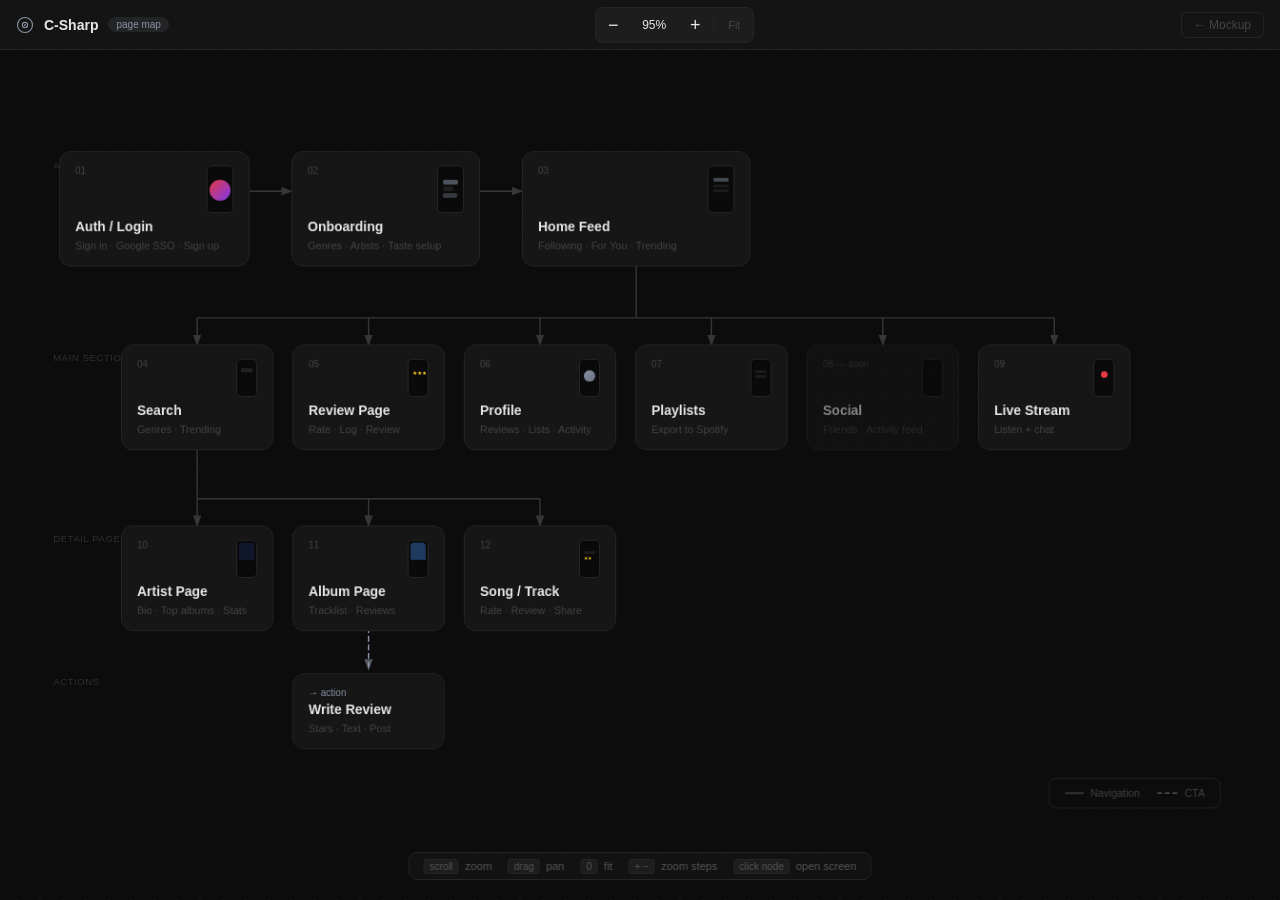
==== flowchart.html @ fc97390e "Initial commit — C-Sharp music app mockup" ====
<!DOCTYPE html>
<html lang="en">
<head>
  <meta charset="UTF-8">
  <meta name="viewport" content="width=device-width, initial-scale=1.0">
  <title>C-Sharp — Page Map</title>
  <style>
    *, *::before, *::after { box-sizing: border-box; margin: 0; padding: 0; }
    :root {
      --bg: #0c0c0c; --surface: #161616; --surface2: #1d1d1d; --border: #252525;
      --text: #e8e8e8; --dim: #444; --dim2: #303030; --accent: #8892a4;
    }
    html, body { height: 100%; background: var(--bg); color: var(--text); overflow: hidden;
      font-family: -apple-system, BlinkMacSystemFont, 'SF Pro Display', 'Segoe UI', sans-serif; }

    header {
      position: relative; z-index: 100; height: 50px;
      background: #161616ee; backdrop-filter: blur(16px);
      border-bottom: 1px solid var(--border);
      display: flex; align-items: center; justify-content: space-between; padding: 0 16px;
      flex-shrink: 0;
    }
    .h-left   { display: flex; align-items: center; gap: 10px; }
    .h-title  { font-size: 14px; font-weight: 600; }
    .h-tag    { font-size: 10px; background: rgba(136,146,164,.12); color: var(--accent); padding: 2px 8px; border-radius: 99px; font-weight: 500; }
    .h-back   { color: var(--dim); text-decoration: none; font-size: 12px; border: 1px solid var(--border); padding: 5px 12px; border-radius: 6px; transition: color .1s, border-color .1s; }
    .h-back:hover { color: var(--text); border-color: #444; }

    .zoom-controls {
      display: flex; align-items: center; gap: 4px;
      background: var(--surface2); border: 1px solid var(--border); border-radius: 8px; padding: 3px;
    }
    .zc-btn {
      width: 28px; height: 28px; border-radius: 5px; border: none; background: none;
      color: var(--text); font-size: 18px; cursor: pointer; display: flex; align-items: center;
      justify-content: center; font-family: inherit; transition: background .1s; line-height: 1;
    }
    .zc-btn:hover { background: rgba(255,255,255,.07); }
    .zc-pct { min-width: 46px; text-align: center; font-size: 12px; color: var(--text); font-feature-settings: 'tnum'; }
    .zc-sep { width: 1px; height: 18px; background: var(--border); }
    .zc-fit {
      padding: 0 10px; height: 28px; border-radius: 5px; border: none; background: none;
      color: var(--dim); font-size: 11px; cursor: pointer; font-family: inherit; transition: color .1s, background .1s;
    }
    .zc-fit:hover { color: var(--text); background: rgba(255,255,255,.07); }

    .hint {
      position: fixed; bottom: 20px; left: 50%; transform: translateX(-50%);
      background: rgba(20,20,20,.92); backdrop-filter: blur(12px);
      border: 1px solid var(--border); border-radius: 8px;
      font-size: 11px; color: #555; padding: 7px 14px;
      display: flex; gap: 16px; z-index: 200; pointer-events: none;
      transition: opacity 1.2s;
    }
    .hint.fade { opacity: 0; }
    .hint-key { background: var(--surface2); border: 1px solid var(--border); border-radius: 3px; padding: 1px 5px; font-size: 10px; margin-right: 3px; }

    /* infinite canvas */
    #canvas-outer {
      width: 100vw; height: calc(100vh - 50px);
      overflow: hidden; position: relative;
      cursor: grab; user-select: none; -webkit-user-select: none;
    }
    #canvas-outer.panning { cursor: grabbing; }

    /* dot grid background, moves with the canvas */
    #canvas-bg {
      position: absolute; inset: 0; pointer-events: none; z-index: 0;
    }

    #canvas-inner {
      position: absolute; top: 0; left: 0;
      transform-origin: 0 0;
      width: 1260px; height: 740px;
      z-index: 1;
    }

    .arrows {
      position: absolute; top: 0; left: 0;
      width: 1260px; height: 740px;
      pointer-events: none; overflow: visible;
    }

    .row-label {
      position: absolute; left: 14px;
      font-size: 10px; color: var(--dim2); text-transform: uppercase;
      letter-spacing: 0.6px; font-weight: 500; white-space: nowrap;
    }

    .node {
      position: absolute;
      background: var(--surface);
      border: 1.5px solid var(--border);
      border-radius: 12px;
      padding: 14px 16px 13px;
      cursor: pointer; text-decoration: none; color: var(--text);
      display: block; overflow: hidden;
      transition: border-color .2s, box-shadow .2s, transform .15s;
      will-change: transform;
    }
    .node:hover {
      border-color: var(--accent);
      box-shadow: 0 0 0 1px var(--accent), 0 12px 32px rgba(0,0,0,.6);
      transform: translateY(-3px);
    }
    .node-bar {
      position: absolute; top: 0; left: 14px; right: 14px;
      height: 2px; background: var(--accent); border-radius: 99px;
      opacity: 0; transition: opacity .2s;
    }
    .node:hover .node-bar { opacity: 1; }

    .node-ph {
      width: 28px; height: 50px; border-radius: 5px;
      border: 1.5px solid #262626; background: #090909;
      float: right; margin: 0 0 6px 10px; position: relative;
    }
    .node-ph::before {
      content: ''; position: absolute; top: 4px; left: 50%; transform: translateX(-50%);
      width: 13px; height: 4px; background: #000; border-radius: 3px;
    }
    .node-ph-screen {
      position: absolute; top: 2px; left: 2px; right: 2px; bottom: 2px;
      border-radius: 4px; overflow: hidden;
    }

    .node-eyebrow { font-size: 10px; color: var(--dim); margin-bottom: 4px; }
    .node-title   { font-size: 14px; font-weight: 700; line-height: 1.2; clear: right; }
    .node-desc    { font-size: 11px; color: var(--dim); margin-top: 4px; clear: both; line-height: 1.35; }

    .map-legend {
      position: absolute; bottom: 20px; right: 20px;
      display: flex; gap: 18px; font-size: 11px; color: var(--dim); align-items: center;
      background: rgba(14,14,14,.85); backdrop-filter: blur(8px);
      border: 1px solid var(--border); border-radius: 8px; padding: 9px 16px;
    }
    .leg-item { display: flex; align-items: center; gap: 7px; }
    .leg-line { width: 20px; height: 1.5px; border-radius: 1px; }
  </style>
</head>
<body>

<header>
  <div class="h-left">
    <svg viewBox="0 0 24 24" width="18" height="18" fill="none" stroke="#8892a4" stroke-width="1.5">
      <circle cx="12" cy="12" r="10"/><circle cx="12" cy="12" r="3.5"/>
      <circle cx="12" cy="12" r="1.2" fill="#8892a4" stroke="none"/>
    </svg>
    <span class="h-title">C-Sharp</span>
    <span class="h-tag">page map</span>
  </div>

  <div class="zoom-controls">
    <button class="zc-btn" id="btn-zoom-out" title="Zoom out  −">−</button>
    <span class="zc-pct" id="zoom-pct">100%</span>
    <button class="zc-btn" id="btn-zoom-in" title="Zoom in  +">+</button>
    <div class="zc-sep"></div>
    <button class="zc-fit" id="btn-fit" title="Fit to screen  0">Fit</button>
  </div>

  <a class="h-back" href="index.html">← Mockup</a>
</header>

<div id="canvas-outer">
  <canvas id="canvas-bg"></canvas>

  <div id="canvas-inner">

    <!-- SVG ARROWS -->
    <svg class="arrows">
      <defs>
        <marker id="arr" markerWidth="8" markerHeight="6" refX="7" refY="3" orient="auto">
          <polygon points="0 0, 8 3, 0 6" fill="#363636"/>
        </marker>
        <marker id="arr-acc" markerWidth="8" markerHeight="6" refX="7" refY="3" orient="auto">
          <polygon points="0 0, 8 3, 0 6" fill="#8892a4" opacity="0.55"/>
        </marker>
      </defs>

      <!-- Row 0: Auth → Onboarding → Home -->
      <line x1="220" y1="72" x2="264" y2="72" stroke="#363636" stroke-width="1.5" marker-end="url(#arr)"/>
      <line x1="462" y1="72" x2="506" y2="72" stroke="#363636" stroke-width="1.5" marker-end="url(#arr)"/>

      <!-- Home bottom (626,117) → H-bar at y=205 → drops to 6 row-1 nodes (CX: 165 345 525 705 885 1065) -->
      <line x1="626" y1="117" x2="626" y2="205" stroke="#363636" stroke-width="1.5"/>
      <line x1="165"  y1="205" x2="1065" y2="205" stroke="#363636" stroke-width="1.5"/>
      <line x1="165"  y1="205" x2="165"  y2="233" stroke="#363636" stroke-width="1.5" marker-end="url(#arr)"/>
      <line x1="345"  y1="205" x2="345"  y2="233" stroke="#363636" stroke-width="1.5" marker-end="url(#arr)"/>
      <line x1="525"  y1="205" x2="525"  y2="233" stroke="#363636" stroke-width="1.5" marker-end="url(#arr)"/>
      <line x1="705"  y1="205" x2="705"  y2="233" stroke="#363636" stroke-width="1.5" marker-end="url(#arr)"/>
      <line x1="885"  y1="205" x2="885"  y2="233" stroke="#363636" stroke-width="1.5" marker-end="url(#arr)"/>
      <line x1="1065" y1="205" x2="1065" y2="233" stroke="#363636" stroke-width="1.5" marker-end="url(#arr)"/>

      <!-- Search bottom (165,313) → H-bar at y=395 → Artist / Album / Song (CX: 165 345 525) -->
      <line x1="165" y1="313" x2="165" y2="395" stroke="#363636" stroke-width="1.5"/>
      <line x1="165" y1="395" x2="525" y2="395" stroke="#363636" stroke-width="1.5"/>
      <line x1="165" y1="395" x2="165" y2="423" stroke="#363636" stroke-width="1.5" marker-end="url(#arr)"/>
      <line x1="345" y1="395" x2="345" y2="423" stroke="#363636" stroke-width="1.5" marker-end="url(#arr)"/>
      <line x1="525" y1="395" x2="525" y2="423" stroke="#363636" stroke-width="1.5" marker-end="url(#arr)"/>

      <!-- Album bottom (345,503) → Write Review (y=578) dashed -->
      <line x1="345" y1="503" x2="345" y2="574"
            stroke="#8892a4" stroke-width="1.5" stroke-dasharray="6 3" marker-end="url(#arr-acc)"/>
    </svg>

    <!-- ROW LABELS -->
    <div class="row-label" style="top:40px">Auth Flow</div>
    <div class="row-label" style="top:241px">Main Sections</div>
    <div class="row-label" style="top:431px">Detail Pages</div>
    <div class="row-label" style="top:582px">Actions</div>

    <!-- ═══════════════════════════════════════
         ROW 0   y=30  h=87  w=200/240
         Auth cx=120    Onbo cx=363    Home cx=626
    ═══════════════════════════════════════ -->

    <a class="node" href="index.html?screen=auth" style="left:20px;top:30px;width:200px">
      <div class="node-bar"></div>
      <div class="node-ph">
        <div class="node-ph-screen" style="background:#0a0a0a">
          <div style="width:22px;height:22px;border-radius:50%;background:linear-gradient(135deg,#e63946,#7c3aed);margin:12px auto 0"></div>
        </div>
      </div>
      <div class="node-eyebrow">01</div>
      <div class="node-title">Auth / Login</div>
      <div class="node-desc">Sign in · Google SSO · Sign up</div>
    </a>

    <a class="node" href="index.html?screen=onboarding" style="left:264px;top:30px;width:198px">
      <div class="node-bar"></div>
      <div class="node-ph">
        <div class="node-ph-screen" style="background:#0a0a0a">
          <div style="display:flex;flex-wrap:wrap;gap:2px;padding:12px 3px 0">
            <div style="height:5px;width:18px;background:#8892a4;border-radius:2px;opacity:0.55"></div>
            <div style="height:5px;width:11px;background:#1e1e1e;border-radius:2px"></div>
            <div style="height:5px;width:15px;background:#8892a4;border-radius:2px;opacity:0.35"></div>
          </div>
        </div>
      </div>
      <div class="node-eyebrow">02</div>
      <div class="node-title">Onboarding</div>
      <div class="node-desc">Genres · Artists · Taste setup</div>
    </a>

    <a class="node" href="index.html?screen=home" style="left:506px;top:30px;width:240px">
      <div class="node-bar"></div>
      <div class="node-ph">
        <div class="node-ph-screen" style="background:#0a0a0a">
          <div style="height:4px;background:#8892a4;margin:10px 3px 3px;border-radius:1px;opacity:0.45"></div>
          <div style="height:3px;background:#1c1c1e;margin:0 3px 2px;border-radius:1px"></div>
          <div style="height:3px;background:#1c1c1e;margin:0 3px;border-radius:1px"></div>
        </div>
      </div>
      <div class="node-eyebrow">03</div>
      <div class="node-title">Home Feed</div>
      <div class="node-desc">Following · For You · Trending</div>
    </a>

    <!-- ═══════════════════════════════════════
         ROW 1   y=233  h=80  w=160  gap=20
         L:  85  265  445  625  805  985
         CX: 165 345  525  705  885  1065
    ═══════════════════════════════════════ -->

    <a class="node" href="index.html?screen=search" style="left:85px;top:233px;width:160px">
      <div class="node-bar"></div>
      <div class="node-ph" style="width:22px;height:40px">
        <div class="node-ph-screen" style="background:#0a0a0a">
          <div style="height:4px;background:#1c1c1e;margin:7px 2px 2px;border-radius:1px;border:1px solid #282828"></div>
        </div>
      </div>
      <div class="node-eyebrow">04</div>
      <div class="node-title">Search</div>
      <div class="node-desc">Genres · Trending</div>
    </a>

    <a class="node" href="index.html?screen=review" style="left:265px;top:233px;width:160px">
      <div class="node-bar"></div>
      <div class="node-ph" style="width:22px;height:40px">
        <div class="node-ph-screen" style="background:#0a0a0a">
          <div style="display:flex;gap:1px;padding:9px 2px 0"><span style="color:#f4c430;font-size:6px;line-height:1">★★★</span></div>
        </div>
      </div>
      <div class="node-eyebrow">05</div>
      <div class="node-title">Review Page</div>
      <div class="node-desc">Rate · Log · Review</div>
    </a>

    <a class="node" href="index.html?screen=profile" style="left:445px;top:233px;width:160px">
      <div class="node-bar"></div>
      <div class="node-ph" style="width:22px;height:40px">
        <div class="node-ph-screen" style="background:#0a0a0a">
          <div style="width:12px;height:12px;border-radius:50%;background:linear-gradient(135deg,#8892a4,#6b7280);margin:9px auto 0"></div>
        </div>
      </div>
      <div class="node-eyebrow">06</div>
      <div class="node-title">Profile</div>
      <div class="node-desc">Reviews · Lists · Activity</div>
    </a>

    <a class="node" href="index.html?screen=playlists" style="left:625px;top:233px;width:160px">
      <div class="node-bar"></div>
      <div class="node-ph" style="width:22px;height:40px">
        <div class="node-ph-screen" style="background:#0a0a0a">
          <div style="height:3px;background:#1c1c1e;margin:9px 2px 2px;border-radius:1px"></div>
          <div style="height:3px;background:#1c1c1e;margin:0 2px;border-radius:1px"></div>
        </div>
      </div>
      <div class="node-eyebrow">07</div>
      <div class="node-title">Playlists</div>
      <div class="node-desc">Export to Spotify</div>
    </a>

    <a class="node" href="index.html?screen=home" style="left:805px;top:233px;width:160px;opacity:0.55">
      <div class="node-bar"></div>
      <div class="node-ph" style="width:22px;height:40px">
        <div class="node-ph-screen" style="background:#0a0a0a"></div>
      </div>
      <div class="node-eyebrow">08 — soon</div>
      <div class="node-title">Social</div>
      <div class="node-desc">Friends · Activity feed</div>
    </a>

    <a class="node" href="index.html?screen=live" style="left:985px;top:233px;width:160px">
      <div class="node-bar"></div>
      <div class="node-ph" style="width:22px;height:40px">
        <div class="node-ph-screen" style="background:#0a0a0a">
          <div style="width:7px;height:7px;border-radius:50%;background:#e63946;margin:10px auto 0"></div>
        </div>
      </div>
      <div class="node-eyebrow">09</div>
      <div class="node-title">Live Stream</div>
      <div class="node-desc">Listen + chat</div>
    </a>

    <!-- ═══════════════════════════════════════
         ROW 2   y=423  h=80  w=160
         L:  85  265  445
         CX: 165 345  525
    ═══════════════════════════════════════ -->

    <a class="node" href="index.html?screen=artist" style="left:85px;top:423px;width:160px">
      <div class="node-bar"></div>
      <div class="node-ph" style="width:22px;height:40px">
        <div class="node-ph-screen" style="background:linear-gradient(to bottom,#0f172a 52%,#0a0a0a 52%)"></div>
      </div>
      <div class="node-eyebrow">10</div>
      <div class="node-title">Artist Page</div>
      <div class="node-desc">Bio · Top albums · Stats</div>
    </a>

    <a class="node" href="index.html?screen=album" style="left:265px;top:423px;width:160px">
      <div class="node-bar"></div>
      <div class="node-ph" style="width:22px;height:40px">
        <div class="node-ph-screen" style="background:linear-gradient(to bottom,#1e3a5f 52%,#0a0a0a 52%)"></div>
      </div>
      <div class="node-eyebrow">11</div>
      <div class="node-title">Album Page</div>
      <div class="node-desc">Tracklist · Reviews</div>
    </a>

    <a class="node" href="index.html?screen=song" style="left:445px;top:423px;width:160px">
      <div class="node-bar"></div>
      <div class="node-ph" style="width:22px;height:40px">
        <div class="node-ph-screen" style="background:#0a0a0a">
          <div style="height:3px;background:#1c1c1e;margin:9px 2px 2px;border-radius:1px"></div>
          <div style="display:flex;gap:1px;padding:0 2px"><span style="color:#f4c430;font-size:5px;line-height:1">★★</span></div>
        </div>
      </div>
      <div class="node-eyebrow">12</div>
      <div class="node-title">Song / Track</div>
      <div class="node-desc">Rate · Review · Share</div>
    </a>

    <!-- ═══════════════════════════════════════
         ROW 3   y=578  action nodes
    ═══════════════════════════════════════ -->

    <a class="node" href="index.html?screen=review" style="left:265px;top:578px;width:160px;border-color:#222">
      <div class="node-bar"></div>
      <div class="node-eyebrow" style="color:var(--accent)">→ action</div>
      <div class="node-title">Write Review</div>
      <div class="node-desc">Stars · Text · Post</div>
    </a>

    <!-- LEGEND -->
    <div class="map-legend">
      <div class="leg-item"><div class="leg-line" style="background:#363636"></div><span>Navigation</span></div>
      <div class="leg-item">
        <svg width="22" height="8"><line x1="0" y1="4" x2="22" y2="4" stroke="#8892a4" stroke-width="1.5" stroke-dasharray="5,3" opacity="0.55"/></svg>
        <span>CTA</span>
      </div>
    </div>

  </div><!-- /canvas-inner -->
</div><!-- /canvas-outer -->

<div class="hint" id="hint">
  <span><span class="hint-key">scroll</span> zoom</span>
  <span><span class="hint-key">drag</span> pan</span>
  <span><span class="hint-key">0</span> fit</span>
  <span><span class="hint-key">+ −</span> zoom steps</span>
  <span><span class="hint-key">click node</span> open screen</span>
</div>

<script>
// ── State ──
let scale = 1, ox = 0, oy = 0;
let dragging = false, sx = 0, sy = 0, sox = 0, soy = 0;
let lastTouchDist = null;
let lastTouchX = 0, lastTouchY = 0;

const co = document.getElementById('canvas-outer');
const ci = document.getElementById('canvas-inner');
const zLabel = document.getElementById('zoom-pct');
const hint = document.getElementById('hint');
const bgCanvas = document.getElementById('canvas-bg');
const bgCtx = bgCanvas.getContext('2d');

const CW = 1260, CH = 740;
const MIN = 0.12, MAX = 3.5;

// ── Grid background ──────────────────────────────────────────
function drawGrid() {
  const w = co.clientWidth, h = co.clientHeight;
  bgCanvas.width = w; bgCanvas.height = h;
  const spacing = 24 * scale;
  const dotR = 0.8;
  const startX = ((ox % spacing) + spacing) % spacing;
  const startY = ((oy % spacing) + spacing) % spacing;
  bgCtx.clearRect(0, 0, w, h);
  bgCtx.fillStyle = 'rgba(255,255,255,0.06)';
  for (let x = startX; x < w; x += spacing) {
    for (let y = startY; y < h; y += spacing) {
      bgCtx.beginPath();
      bgCtx.arc(x, y, dotR, 0, Math.PI * 2);
      bgCtx.fill();
    }
  }
}

// ── Apply transform ──────────────────────────────────────────
function applyTransform() {
  ci.style.transform = `translate(${ox}px, ${oy}px) scale(${scale})`;
  zLabel.textContent = Math.round(scale * 100) + '%';
  drawGrid();
}

// ── Fit to viewport ──────────────────────────────────────────
function fit(pad) {
  pad = pad ?? 50;
  const ow = co.clientWidth, oh = co.clientHeight;
  scale = Math.max(MIN, Math.min(MAX, Math.min((ow - pad*2) / CW, (oh - pad*2) / CH)));
  ox = (ow - CW * scale) / 2;
  oy = (oh - CH * scale) / 2;
  applyTransform();
}

// ── Zoom toward a point ──────────────────────────────────────
function zoomAt(mx, my, factor) {
  const ns = Math.max(MIN, Math.min(MAX, scale * factor));
  const af = ns / scale;
  ox = mx + (ox - mx) * af;
  oy = my + (oy - my) * af;
  scale = ns;
  applyTransform();
}

// ── Wheel ────────────────────────────────────────────────────
co.addEventListener('wheel', e => {
  e.preventDefault();
  const rect = co.getBoundingClientRect();
  const mx = e.clientX - rect.left;
  const my = e.clientY - rect.top;

  if (e.ctrlKey) {
    // Pinch to zoom (trackpad)
    zoomAt(mx, my, e.deltaY > 0 ? 0.94 : 1/0.94);
  } else if (Math.abs(e.deltaY) < 50 && Math.abs(e.deltaX) < 50) {
    // Trackpad two-finger pan
    ox -= e.deltaX;
    oy -= e.deltaY;
    applyTransform();
  } else {
    // Mouse wheel zoom
    zoomAt(mx, my, e.deltaY < 0 ? 1.15 : 1/1.15);
  }
}, { passive: false });

// ── Mouse drag ───────────────────────────────────────────────
co.addEventListener('mousedown', e => {
  // don't intercept clicks on nodes (unless middle click)
  if (e.button === 0 && e.target.closest('a.node')) return;
  e.preventDefault();
  dragging = true;
  sx = e.clientX; sy = e.clientY;
  sox = ox; soy = oy;
  co.classList.add('panning');
});
window.addEventListener('mousemove', e => {
  if (!dragging) return;
  ox = sox + (e.clientX - sx);
  oy = soy + (e.clientY - sy);
  applyTransform();
});
window.addEventListener('mouseup', () => {
  if (!dragging) return;
  dragging = false;
  co.classList.remove('panning');
});

// ── Touch ────────────────────────────────────────────────────
co.addEventListener('touchstart', e => {
  e.preventDefault();
  if (e.touches.length === 2) {
    const dx = e.touches[0].clientX - e.touches[1].clientX;
    const dy = e.touches[0].clientY - e.touches[1].clientY;
    lastTouchDist = Math.hypot(dx, dy);
    lastTouchX = (e.touches[0].clientX + e.touches[1].clientX) / 2;
    lastTouchY = (e.touches[0].clientY + e.touches[1].clientY) / 2;
  } else {
    lastTouchDist = null;
    sx = e.touches[0].clientX; sy = e.touches[0].clientY;
    sox = ox; soy = oy;
  }
}, { passive: false });

co.addEventListener('touchmove', e => {
  e.preventDefault();
  const rect = co.getBoundingClientRect();
  if (e.touches.length === 2 && lastTouchDist) {
    const dx = e.touches[0].clientX - e.touches[1].clientX;
    const dy = e.touches[0].clientY - e.touches[1].clientY;
    const dist = Math.hypot(dx, dy);
    const midX = (e.touches[0].clientX + e.touches[1].clientX) / 2 - rect.left;
    const midY = (e.touches[0].clientY + e.touches[1].clientY) / 2 - rect.top;
    zoomAt(midX, midY, dist / lastTouchDist);
    lastTouchDist = dist;
  } else if (e.touches.length === 1) {
    ox = sox + (e.touches[0].clientX - sx);
    oy = soy + (e.touches[0].clientY - sy);
    applyTransform();
  }
}, { passive: false });
co.addEventListener('touchend', () => { lastTouchDist = null; });

// ── Keyboard ─────────────────────────────────────────────────
document.addEventListener('keydown', e => {
  if (e.target.tagName === 'INPUT' || e.target.tagName === 'TEXTAREA') return;
  if (e.key === '0') { fit(); return; }
  if (e.key === '=' || e.key === '+') { zoomAt(co.clientWidth/2, co.clientHeight/2, 1.25); return; }
  if (e.key === '-') { zoomAt(co.clientWidth/2, co.clientHeight/2, 1/1.25); return; }
  if (e.key === 'ArrowLeft')  { ox += 60; applyTransform(); }
  if (e.key === 'ArrowRight') { ox -= 60; applyTransform(); }
  if (e.key === 'ArrowUp')    { oy += 60; applyTransform(); }
  if (e.key === 'ArrowDown')  { oy -= 60; applyTransform(); }
});

// ── Toolbar ──────────────────────────────────────────────────
document.getElementById('btn-zoom-in').addEventListener('click',  () => zoomAt(co.clientWidth/2, co.clientHeight/2, 1.3));
document.getElementById('btn-zoom-out').addEventListener('click', () => zoomAt(co.clientWidth/2, co.clientHeight/2, 1/1.3));
document.getElementById('btn-fit').addEventListener('click', () => fit());

// ── Init ─────────────────────────────────────────────────────
window.addEventListener('load', () => {
  fit(40);
  bgCanvas.style.position = 'absolute';
  bgCanvas.style.inset = '0';
  bgCanvas.style.pointerEvents = 'none';
  setTimeout(() => hint.classList.add('fade'), 5000);
});

let resizeT;
window.addEventListener('resize', () => {
  clearTimeout(resizeT);
  resizeT = setTimeout(() => { fit(40); }, 150);
});
</script>
</body>
</html>
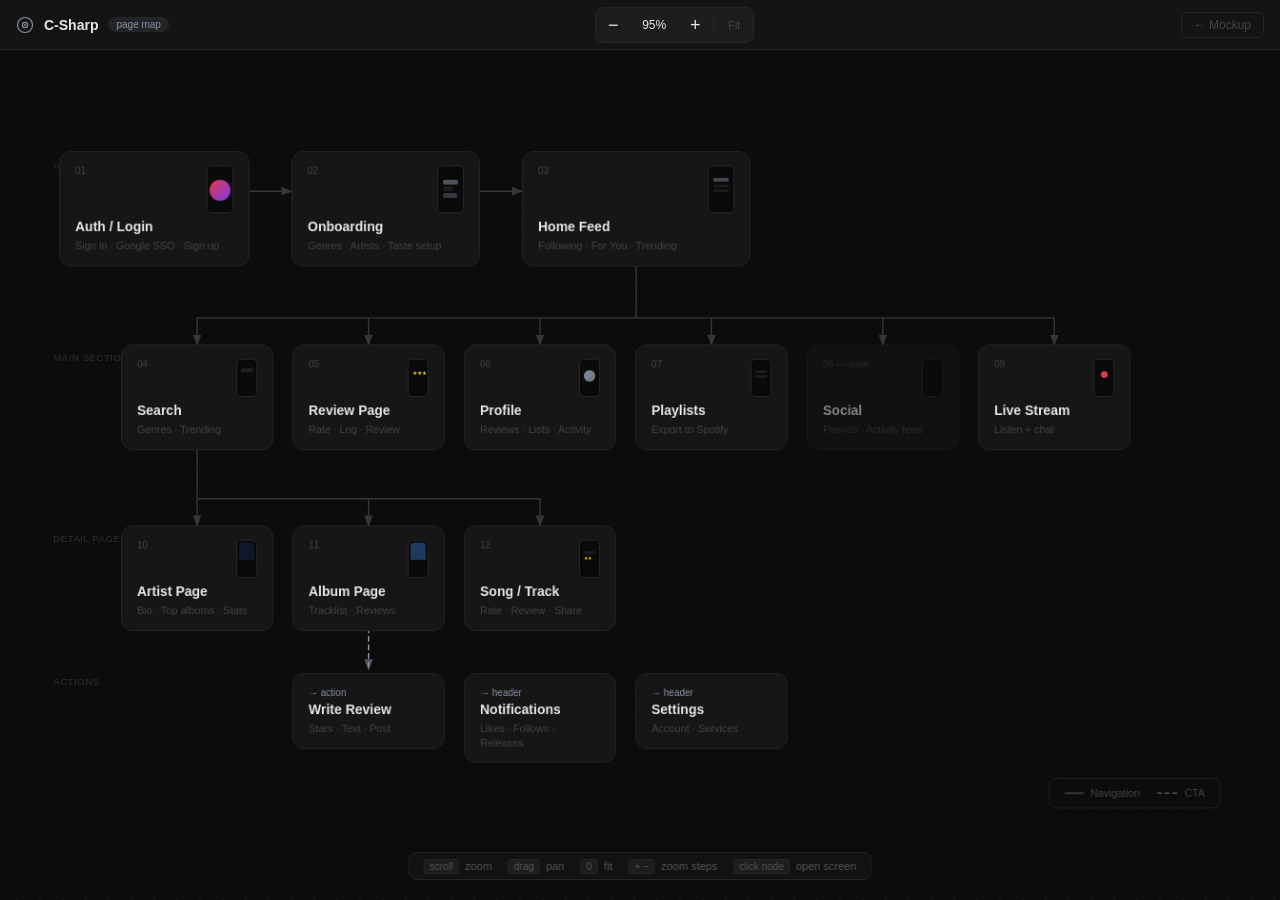
==== commit 3b12ae5c: "Personas, dev box, notifications/settings, and an artist-page rework Four people, one mockup. person" ====
--- a/flowchart.html
+++ b/flowchart.html
@@ -381,6 +381,22 @@
       <div class="node-eyebrow" style="color:var(--accent)">→ action</div>
       <div class="node-title">Write Review</div>
       <div class="node-desc">Stars · Text · Post</div>
+    </a>
+
+    <!-- Reached from the global header (bell / gear) on every screen, so they
+         hang off no single parent and take no connector line. -->
+    <a class="node" href="index.html?screen=notifications" style="left:445px;top:578px;width:160px;border-color:#222">
+      <div class="node-bar"></div>
+      <div class="node-eyebrow" style="color:var(--accent)">→ header</div>
+      <div class="node-title">Notifications</div>
+      <div class="node-desc">Likes · Follows · Releases</div>
+    </a>
+
+    <a class="node" href="index.html?screen=settings" style="left:625px;top:578px;width:160px;border-color:#222">
+      <div class="node-bar"></div>
+      <div class="node-eyebrow" style="color:var(--accent)">→ header</div>
+      <div class="node-title">Settings</div>
+      <div class="node-desc">Account · Services</div>
     </a>
 
     <!-- LEGEND -->
